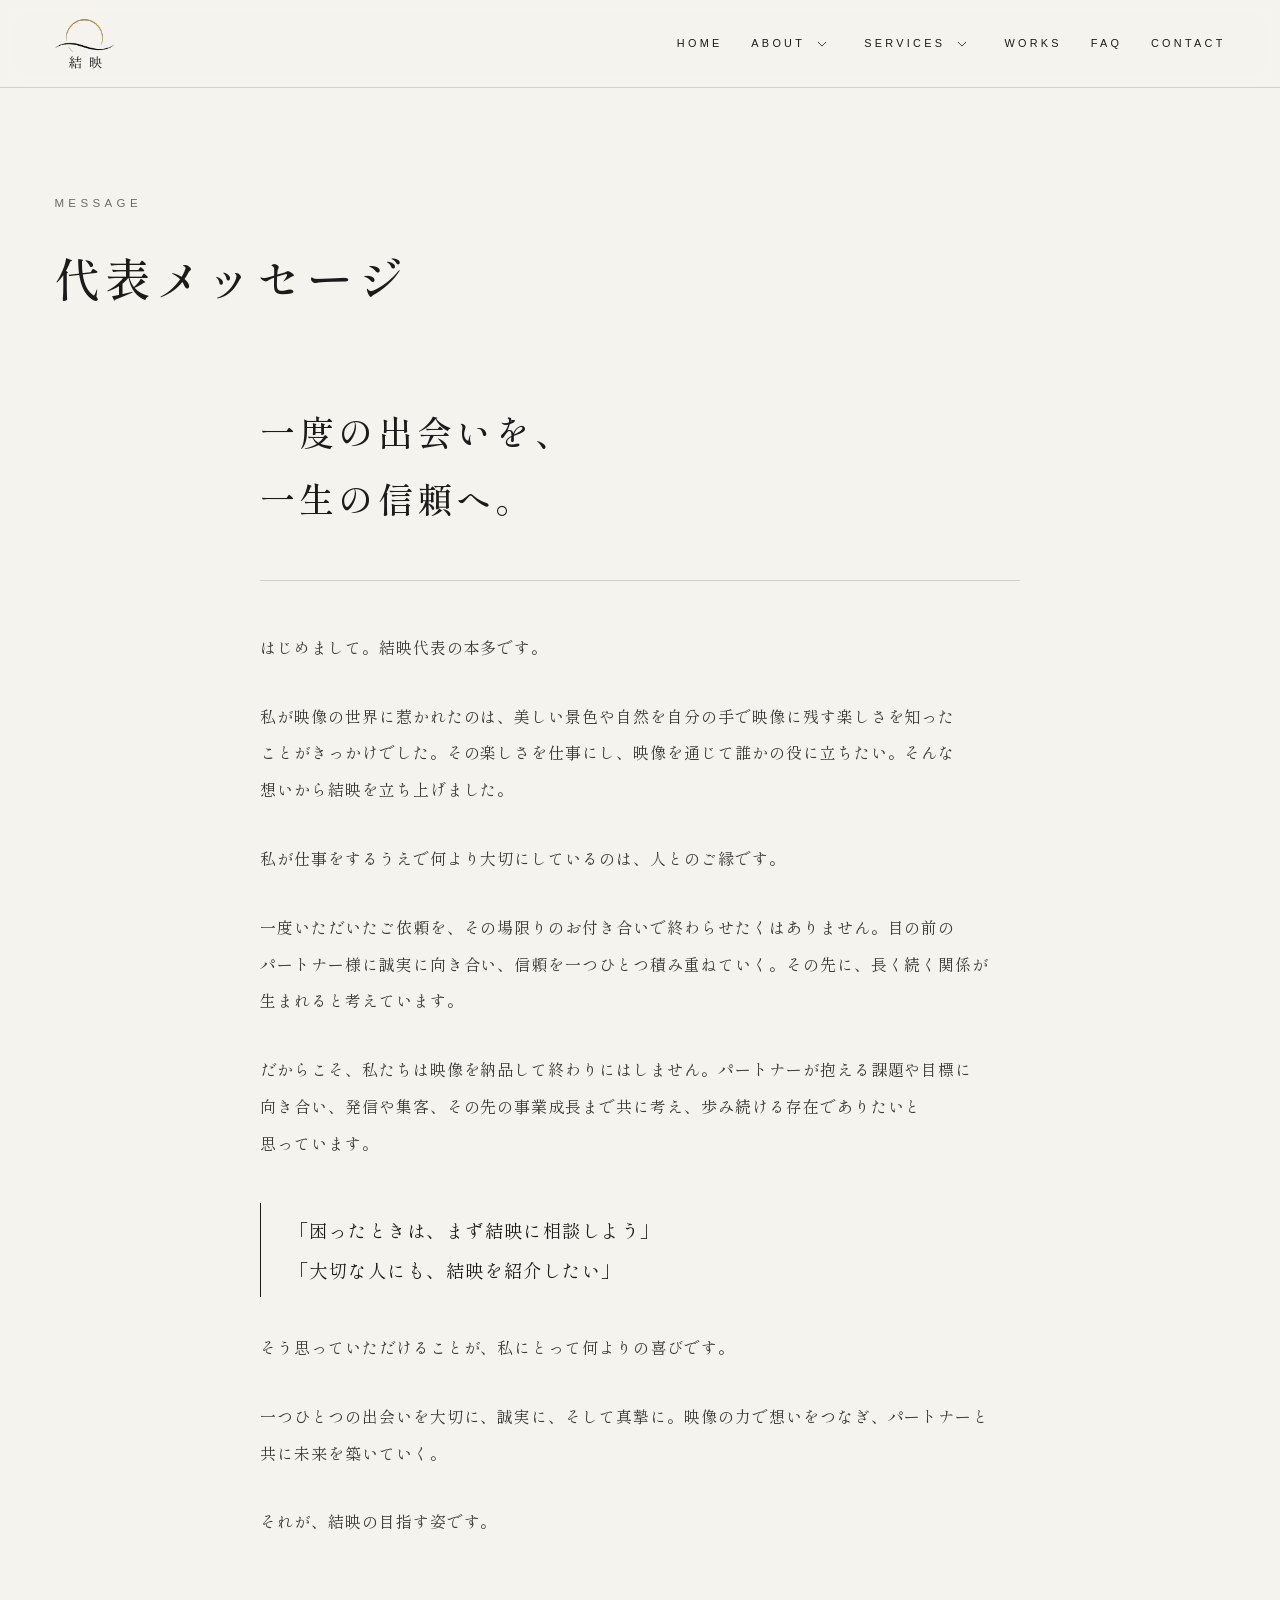
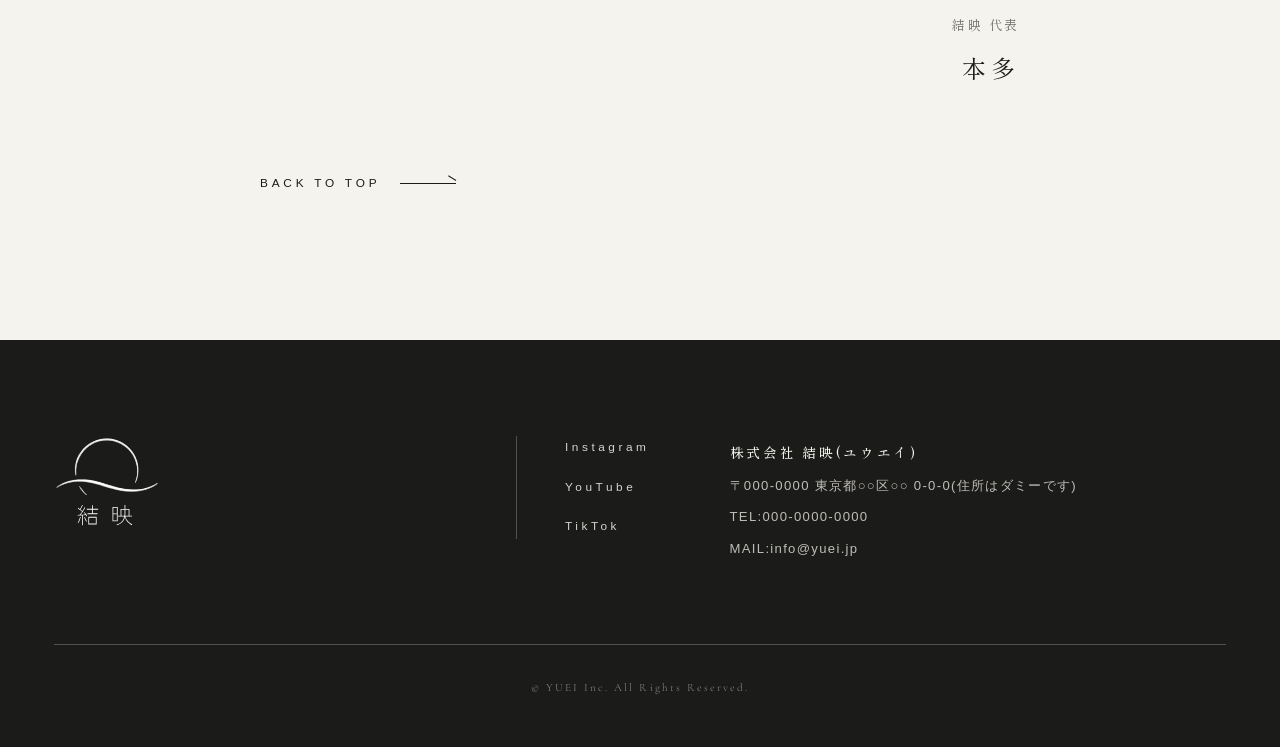
==== message.html @ f650d5ae "ロゴ設置・記入シートの文言反映・代表メッセージを別ページ化 - ヘッダーにロゴSVGを設置(映像の上は白、スクロールで金に切り替え)。フッターも白ロゴに   ロゴは余白をトリミングし、埋め込みメタデー" ====
<!DOCTYPE html>
<html lang="ja">
<head>
<meta charset="UTF-8">
<meta name="viewport" content="width=device-width, initial-scale=1.0">
<title>代表メッセージ | 結映 YUEI</title>
<link rel="preconnect" href="https://fonts.googleapis.com">
<link rel="preconnect" href="https://fonts.gstatic.com" crossorigin>
<link href="https://fonts.googleapis.com/css2?family=Shippori+Mincho:wght@400;500&family=Cormorant+Garamond:ital,wght@0,300;0,400;1,300&display=swap" rel="stylesheet">
<link rel="stylesheet" href="assets/css/style.css">
</head>
<body class="page-sub">

<header id="header">
  <a class="logo" href="./" aria-label="結映 YUEI トップへ">
    <img class="logo-white" src="assets/img/logo-white.svg" alt="結映 YUEI" width="337" height="294">
    <img class="logo-gold" src="assets/img/logo-gold.svg" alt="" aria-hidden="true" width="591" height="503">
  </a>
  <button class="nav-toggle" type="button" aria-expanded="false" aria-controls="primary-nav" aria-label="メニューを開く">
    <span class="nav-toggle__bars" aria-hidden="true"><span></span><span></span><span></span></span>
  </button>
  <nav class="primary-nav" id="primary-nav" aria-label="メインナビゲーション">
    <ul>
      <li>
        <div class="nav-item">
          <a class="nav-link" href="./">HOME</a>
        </div>
      </li>
      <li class="has-sub">
        <div class="nav-item">
          <a class="nav-link" href="./#concept">ABOUT</a>
          <button class="sub-toggle" type="button" aria-expanded="false" aria-controls="sub-about" aria-label="ABOUTのサブメニューを開く">
            <svg viewBox="0 0 12 8" aria-hidden="true"><path d="M1 1.5L6 6.5L11 1.5" fill="none" stroke="currentColor" stroke-width="1"/></svg>
          </button>
        </div>
        <ul class="sub-nav" id="sub-about">
          <li><a href="./#concept">CONCEPT</a></li>
          <li><a href="message.html">MESSAGE</a></li>
        </ul>
      </li>
      <li class="has-sub">
        <div class="nav-item">
          <a class="nav-link" href="./#process">SERVICES</a>
          <button class="sub-toggle" type="button" aria-expanded="false" aria-controls="sub-services" aria-label="SERVICESのサブメニューを開く">
            <svg viewBox="0 0 12 8" aria-hidden="true"><path d="M1 1.5L6 6.5L11 1.5" fill="none" stroke="currentColor" stroke-width="1"/></svg>
          </button>
        </div>
        <ul class="sub-nav" id="sub-services">
          <li><a href="./#process">PROCESS</a></li>
          <li><a href="./#plans">PLANS</a></li>
          <li><a href="./#features">FEATURES</a></li>
        </ul>
      </li>
      <li>
        <div class="nav-item">
          <a class="nav-link" href="./#works">WORKS</a>
        </div>
      </li>
      <li>
        <div class="nav-item">
          <a class="nav-link" href="./#faq">FAQ</a>
        </div>
      </li>
      <li>
        <div class="nav-item">
          <a class="nav-link" href="./#final-cta">CONTACT</a>
        </div>
      </li>
    </ul>
  </nav>
</header>

<main id="main">

<section class="page-head">
  <p class="eyebrow rv">Message</p>
  <h1 class="heading rv rv-d1">代表メッセージ</h1>
</section>

<article class="letter">
  <p class="letter-catch rv">一度の出会いを、<br>一生の信頼へ。</p>
  <div class="letter-body">
    <p class="rv">はじめまして。結映代表の本多です。</p>
    <p class="rv">私が映像の世界に惹かれたのは、美しい景色や自然を自分の手で映像に残す楽しさを知ったことがきっかけでした。その楽しさを仕事にし、映像を通じて誰かの役に立ちたい。そんな想いから結映を立ち上げました。</p>
    <p class="rv">私が仕事をするうえで何より大切にしているのは、人とのご縁です。</p>
    <p class="rv">一度いただいたご依頼を、その場限りのお付き合いで終わらせたくはありません。目の前のパートナー様に誠実に向き合い、信頼を一つひとつ積み重ねていく。その先に、長く続く関係が生まれると考えています。</p>
    <p class="rv">だからこそ、私たちは映像を納品して終わりにはしません。パートナーが抱える課題や目標に向き合い、発信や集客、その先の事業成長まで共に考え、歩み続ける存在でありたいと思っています。</p>
    <blockquote class="letter-quote rv">
      「困ったときは、まず結映に相談しよう」<br>
      「大切な人にも、結映を紹介したい」
    </blockquote>
    <p class="rv">そう思っていただけることが、私にとって何よりの喜びです。</p>
    <p class="rv">一つひとつの出会いを大切に、誠実に、そして真摯に。映像の力で想いをつなぎ、パートナーと共に未来を築いていく。</p>
    <p class="rv">それが、結映の目指す姿です。</p>
  </div>
  <p class="letter-sign rv"><span>結映 代表</span>本多</p>
  <a class="more rv" href="./"><span>BACK TO TOP</span><span class="arrow"></span></a>
</article>

</main>

<footer>
  <div class="foot-grid">
    <a class="foot-logo" href="./" aria-label="結映 YUEI トップへ">
      <img src="assets/img/logo-white.svg" alt="結映 YUEI" width="337" height="294">
    </a>
    <ul class="foot-nav">
      <li class="foot-social">
        <a href="#" aria-label="Instagram（準備中）">Instagram</a>
        <a href="#" aria-label="YouTube（準備中）">YouTube</a>
        <a href="#" aria-label="TikTok（準備中）">TikTok</a>
      </li>
    </ul>
    <div class="foot-info" id="company-summary">
      <strong>株式会社 結映(ユウエイ)</strong><br>
      〒000-0000 東京都○○区○○ 0-0-0(住所はダミーです)<br>
      TEL:000-0000-0000<br>
      MAIL:info@yuei.jp
    </div>
  </div>
  <p class="copyright">&copy; YUEI Inc. All Rights Reserved.</p>
</footer>

<script src="assets/js/main.js"></script>
</body>
</html>
---- assets/css/style.css ----
/* ============================================================
   結映 YUEI — Design tokens
   UIは無彩色(黒・白・ベージュ・グレー)/ 青・緑は「映像素材」側で表現
   ※ .scene はすべて動画・写真の差し替え前提のプレースホルダー
============================================================ */
:root{
  --ink:#1b1b19;
  --ink-soft:#3a3936;
  --paper:#f5f3ee;
  --beige:#eae5db;
  --gray:#6e6b64;
  --line:rgba(27,27,25,.16);
  --line-light:rgba(245,243,238,.25);
  --mincho:"Shippori Mincho","Yu Mincho","Hiragino Mincho ProN",serif;
  --serif-en:"Cormorant Garamond",Georgia,serif;
  --sans:"Helvetica Neue",Helvetica,Arial,"Hiragino Kaku Gothic ProN",sans-serif;
}
*{margin:0;padding:0;box-sizing:border-box}
html{scroll-behavior:smooth}
body{
  font-family:var(--mincho);
  color:var(--ink);
  background:var(--paper);
  line-height:2;
  letter-spacing:.06em;
  font-weight:400;
  -webkit-font-smoothing:antialiased;
  overflow-x:hidden;
}
img{max-width:100%;display:block}
a{color:inherit;text-decoration:none}

/* ---------- 共通パーツ ---------- */
.eyebrow{
  font-family:var(--sans);
  font-size:.72rem;
  font-weight:300;
  letter-spacing:.38em;
  color:var(--gray);
  text-transform:uppercase;
}
.heading{
  font-size:clamp(1.6rem,3vw,2.5rem);
  font-weight:500;
  line-height:1.75;
  letter-spacing:.1em;
  margin-top:1.4rem;
  word-break:auto-phrase;
}
.lead{
  font-size:clamp(.92rem,1.15vw,1.02rem);
  line-height:2.2;
  color:var(--ink-soft);
  margin-top:2rem;
  max-width:36em;
  word-break:auto-phrase;
}
.more{
  display:inline-flex;align-items:center;gap:1.2rem;
  margin-top:3rem;
  font-family:var(--sans);
  font-size:.74rem;letter-spacing:.32em;font-weight:300;
  color:var(--ink);
  position:relative;
}
.more .arrow{
  display:inline-block;width:56px;height:1px;background:var(--ink);
  position:relative;transition:width .5s ease;
}
.more .arrow::after{
  content:"";position:absolute;right:0;top:-3px;
  width:9px;height:1px;background:var(--ink);
  transform:rotate(32deg);transform-origin:right center;
}
.more:hover .arrow{width:80px}
.section-block{padding:8.5rem 3.4rem;max-width:1280px;margin:0 auto}
.section-block--narrow{max-width:720px}
.section-block--dark{background:var(--ink);color:var(--paper);max-width:none;padding:8.5rem 3.4rem}
.section-block--dark .eyebrow{color:rgba(245,243,238,.5)}
.section-block--dark .lead{color:rgba(245,243,238,.88)}
.section-block--dark .eyebrow,.works-head .eyebrow{color:rgba(245,243,238,.62)}
.section-block--beige{background:var(--beige);max-width:none;padding:8.5rem 3.4rem}
.section-block--beige .inner,.section-block--dark .inner{max-width:calc(1280px - 6.8rem);margin:0 auto}
.placeholder-note{
  margin-top:2rem;padding:1.6rem 2rem;
  border:1px dashed var(--line);
  font-family:var(--sans);font-size:.72rem;letter-spacing:.18em;
  color:var(--gray);line-height:2;
}
.section-block--dark .placeholder-note{border-color:var(--line-light);color:rgba(245,243,238,.55)}

/* ---------- scene = 動画/写真プレースホルダー ---------- */
.scene{position:relative;overflow:hidden;background:#0c1c22}
.scene::after{
  content:"";position:absolute;inset:0;pointer-events:none;opacity:.5;
  background-image:url("data:image/svg+xml,%3Csvg xmlns='http://www.w3.org/2000/svg' width='140' height='140'%3E%3Cfilter id='n'%3E%3CfeTurbulence type='fractalNoise' baseFrequency='0.9' numOctaves='2'/%3E%3CfeColorMatrix values='0 0 0 0 1 0 0 0 0 1 0 0 0 0 1 0 0 0 0.035 0'/%3E%3C/filter%3E%3Crect width='140' height='140' filter='url(%23n)'/%3E%3C/svg%3E");
}
.scene>.layer{position:absolute;inset:-8%;}
.sc-aerial .layer{background:
  radial-gradient(120% 90% at 78% 18%, #7ecfc3 0%, transparent 46%),
  radial-gradient(90% 110% at 18% 88%, #0a3a44 0%, transparent 60%),
  linear-gradient(158deg,#123c46 0%, #17606b 34%, #2c98a0 62%, #6cc6bd 88%);
}
.sc-dusk .layer{background:
  radial-gradient(70% 55% at 68% 40%, #f0c58a 0%, transparent 52%),
  radial-gradient(110% 90% at 30% 100%, #1d2a35 0%, transparent 65%),
  linear-gradient(180deg,#3c4a63 0%, #7d6a72 42%, #caa084 66%, #52565f 100%);
}
.sc-forest .layer{background:
  radial-gradient(90% 70% at 22% 20%, #b8cdb2 0%, transparent 48%),
  radial-gradient(100% 90% at 80% 92%, #17301f 0%, transparent 62%),
  linear-gradient(150deg,#22402c 0%, #3a5e40 45%, #7c9a72 80%, #a9bd9c 100%);
}
.sc-lake .layer{background:
  radial-gradient(100% 60% at 50% 10%, #e7ebe8 0%, transparent 55%),
  linear-gradient(180deg,#c8d3d1 0%, #93a8a8 40%, #4e6a6d 78%, #2c4246 100%);
}
.sc-room .layer{background:
  radial-gradient(80% 70% at 76% 30%, #efe4cf 0%, transparent 55%),
  radial-gradient(90% 90% at 12% 90%, #4c4237 0%, transparent 60%),
  linear-gradient(160deg,#6b5d4c 0%, #a8967d 48%, #d9cbb2 100%);
}
.sc-under .layer{background:
  radial-gradient(80% 60% at 50% 0%, #4fb3c9 0%, transparent 55%),
  linear-gradient(180deg,#1a7d97 0%, #0e4c66 55%, #072a3d 100%);
}
.scene .light{
  position:absolute;inset:-20%;
  background:linear-gradient(115deg,transparent 42%,rgba(255,255,255,.14) 50%,transparent 58%);
  animation:lightdrift 14s ease-in-out infinite alternate;
}
@keyframes lightdrift{from{transform:translateX(-6%)}to{transform:translateX(6%)}}
.scene .layer{animation:kenburns 26s ease-in-out infinite alternate}
@keyframes kenburns{from{transform:scale(1) translateY(0)}to{transform:scale(1.08) translateY(-1.5%)}}

/* ---------- Nav ---------- */
header{
  position:fixed;inset:0 0 auto 0;z-index:100;
  display:flex;justify-content:space-between;align-items:center;
  padding:2rem 3.4rem;
  transition:background .6s ease, padding .6s ease, color .6s ease;
}
header.solid{background:rgba(245,243,238,.92);backdrop-filter:blur(8px);padding:1.1rem 3.4rem;border-bottom:1px solid var(--line)}
/* ロゴ:映像の上は白、ヘッダーに背景が付いたら金に切り替え */
.logo{position:relative;display:block;height:70px;aspect-ratio:591/503;transition:height .6s ease}
.logo img{position:absolute;inset:0;width:100%;height:100%;object-fit:contain;transition:opacity .6s ease}
.logo .logo-gold{opacity:0}
header.solid .logo{height:52px}
header.solid .logo .logo-white,body.nav-open .logo .logo-white{opacity:0}
header.solid .logo .logo-gold,body.nav-open .logo .logo-gold{opacity:1}
header,header a,header button{color:#fff;transition:color .6s ease}
header.solid,header.solid a,header.solid button{color:var(--ink)}
body.nav-open header,body.nav-open header a,body.nav-open header button{color:var(--ink)}
.primary-nav > ul{
  display:flex;align-items:center;gap:1.8rem;list-style:none;
}
.has-sub{position:relative}
.nav-item{display:flex;align-items:center;gap:.15rem}
.primary-nav .nav-link{
  font-family:var(--sans);font-size:.68rem;letter-spacing:.3em;font-weight:300;
  position:relative;padding:.4rem 0;background:none;border:none;cursor:pointer;
}
.primary-nav .nav-link::after{
  content:"";position:absolute;left:0;bottom:0;width:0;height:1px;background:currentColor;transition:width .4s ease;
}
.primary-nav .nav-link:hover::after,
.primary-nav .has-sub.is-open > .nav-item > .nav-link::after{width:100%}
.sub-toggle{
  display:inline-flex;align-items:center;justify-content:center;
  width:28px;height:28px;padding:0;margin:0;
  background:none;border:none;cursor:pointer;color:inherit;
  -webkit-tap-highlight-color:transparent;
}
.sub-toggle svg{width:10px;height:10px;transition:transform .35s ease}
.has-sub.is-open > .nav-item > .sub-toggle svg{transform:rotate(180deg)}
.sub-nav{
  list-style:none;
  position:absolute;top:calc(100% + .55rem);left:0;
  min-width:12rem;padding:.7rem 0;
  background:rgba(245,243,238,.97);backdrop-filter:blur(10px);
  border:1px solid var(--line);
  opacity:0;visibility:hidden;pointer-events:none;
  transition:opacity .3s ease,visibility .3s ease;
  z-index:110;
}
.has-sub.is-open > .sub-nav{opacity:1;visibility:visible;pointer-events:auto}
.sub-nav a{
  display:block;padding:.7rem 1.4rem;
  font-family:var(--sans);font-size:.62rem;letter-spacing:.28em;font-weight:300;
  color:var(--ink)!important;white-space:nowrap;
}
.sub-nav a:hover{background:rgba(27,27,25,.05)}
.nav-toggle{
  display:none;flex-shrink:0;
  width:44px;height:44px;align-items:center;justify-content:center;
  background:none;border:none;cursor:pointer;padding:0;
  color:inherit;z-index:101;-webkit-tap-highlight-color:transparent;
}
.nav-toggle__bars{
  display:flex;flex-direction:column;justify-content:center;gap:6px;
  width:22px;height:16px;
}
.nav-toggle__bars span{
  display:block;width:100%;height:1px;background:currentColor;
  transition:transform .45s cubic-bezier(.19,1,.22,1),opacity .3s ease;
  transform-origin:center;
}
body.nav-open .nav-toggle__bars span:nth-child(1){transform:translateY(7px) rotate(45deg)}
body.nav-open .nav-toggle__bars span:nth-child(2){opacity:0}
body.nav-open .nav-toggle__bars span:nth-child(3){transform:translateY(-7px) rotate(-45deg)}

/* ---------- Hero ---------- */
.hero{height:100svh;min-height:640px;position:relative;display:flex;align-items:center}
/* パララックスで動く背景が隣のセクションにはみ出さないようにクリップ */
section:has(> [data-parallax]){overflow:hidden}
.hero .scene{position:absolute;inset:0}
.hero-video{position:absolute;inset:-6% 0;width:100%;height:112%;object-fit:cover;display:block;
  opacity:0;transition:opacity 1.8s ease}
.hero-video.ready{opacity:1}
.hero .veil{position:absolute;inset:0;background:
  linear-gradient(100deg,rgba(8,20,26,.62) 0%,rgba(8,20,26,.28) 50%,rgba(8,20,26,.08) 80%),
  linear-gradient(180deg,rgba(8,20,26,.35) 0%,transparent 22%,transparent 75%,rgba(8,20,26,.4) 100%)}
.hero-inner{position:relative;z-index:2;color:#fff;padding:0 3.4rem;max-width:1280px;margin:0 auto;width:100%}
.hero h1{
  font-size:clamp(1.9rem,4.4vw,3.6rem);
  font-weight:500;line-height:1.9;letter-spacing:.12em;
  text-shadow:0 2px 30px rgba(0,20,30,.35);
}
.hero .sub{
  word-break:auto-phrase;
  margin-top:2.2rem;font-size:clamp(.8rem,1.1vw,.95rem);
  line-height:2.4;letter-spacing:.14em;color:rgba(255,255,255,.92);
}
.hero h1 .line{display:block;opacity:0;transform:translateY(1.4em);animation:rise 1.6s cubic-bezier(.19,1,.22,1) forwards}
.hero h1 .line:nth-child(2){animation-delay:.35s}
.hero .sub{opacity:0;animation:fade 2s ease .9s forwards}
@keyframes rise{to{opacity:1;transform:none}}
@keyframes fade{to{opacity:1}}
.scroll-cue{
  position:absolute;left:3.4rem;bottom:3rem;z-index:2;color:#fff;
  font-family:var(--sans);font-size:.62rem;letter-spacing:.4em;font-weight:300;
  display:flex;align-items:center;gap:1.4rem;writing-mode:vertical-rl;
}
.scroll-cue .bar{width:1px;height:64px;background:rgba(255,255,255,.5);overflow:hidden;position:relative}
.scroll-cue .bar::after{content:"";position:absolute;left:0;top:-100%;width:1px;height:100%;background:#fff;animation:cue 2.2s ease-in-out infinite}
@keyframes cue{0%{top:-100%}60%{top:100%}100%{top:100%}}

/* ---------- reveal ---------- */
.rv{opacity:0;transform:translateY(40px);transition:opacity 1.3s cubic-bezier(.19,1,.22,1),transform 1.3s cubic-bezier(.19,1,.22,1)}
.rv.in{opacity:1;transform:none}
.rv-d1{transition-delay:.15s}.rv-d2{transition-delay:.3s}.rv-d3{transition-delay:.45s}

/* ---------- Concept ---------- */
.concept{padding:8.5rem 3.4rem;max-width:1280px;margin:0 auto;
  display:grid;grid-template-columns:1.05fr 1fr;gap:5rem;align-items:center}
.concept .frame{aspect-ratio:4/3}
.concept .frame .scene{position:absolute;inset:0}
.frame{position:relative;overflow:hidden}
.frame .scene{height:100%}

/* ---------- Works ---------- */
.works{background:var(--ink);color:var(--paper);padding:8.5rem 0 9rem;overflow:hidden}
.works-head{max-width:1280px;margin:0 auto 5rem;padding:0 3.4rem;display:flex;justify-content:space-between;align-items:flex-end;flex-wrap:wrap;gap:2rem}
.works .more{color:var(--paper)}
.works .more .arrow{background:var(--paper)}
.works .more .arrow::after{background:var(--paper)}
.reel{display:flex;gap:2.2rem;width:max-content;animation:reel 46s linear infinite}
.reel:hover{animation-play-state:paused}
@keyframes reel{from{transform:translateX(0)}to{transform:translateX(-50%)}}
.card{width:min(320px,72vw);flex-shrink:0}
.card .frame{aspect-ratio:3/4}
.card .frame .scene{position:absolute;inset:0;transition:transform 1.2s cubic-bezier(.19,1,.22,1)}
.card:hover .frame .scene{transform:scale(1.05)}
.work-video{position:absolute;inset:0;width:100%;height:100%;object-fit:cover;display:block}
.card figcaption{margin-top:1.3rem;font-family:var(--sans);font-weight:300;font-size:.76rem;letter-spacing:.24em;line-height:2;color:rgba(245,243,238,.92)}
.card figcaption span{display:block;font-size:.66rem;color:rgba(245,243,238,.6)}

/* ---------- Plans / Features / Process / FAQ grids ---------- */
.feature-grid,.faq-list,.case-grid{
  margin-top:4rem;display:grid;gap:2rem;
}
.feature-grid{grid-template-columns:repeat(3,1fr)}
.case-grid{grid-template-columns:1fr 1fr}
.feature-card,.case-card,.faq-item{
  padding:2.2rem 0;border-top:1px solid var(--line);
}
.section-block--dark .feature-card,
.section-block--dark .case-card,
.section-block--dark .faq-item{border-top-color:var(--line-light)}
.feature-card h3,.case-card h3,.faq-item h3{
  font-size:1.05rem;font-weight:500;letter-spacing:.12em;line-height:1.8;
}
.feature-card p,.case-card p,.faq-item p{
  margin-top:.9rem;font-size:.9rem;line-height:2.1;color:var(--ink-soft);word-break:auto-phrase;
}
.section-block--dark .feature-card p,
.section-block--dark .case-card p,
.section-block--dark .faq-item p{color:rgba(245,243,238,.82)}
.faq-item .no{
  font-family:var(--serif-en);font-style:italic;font-weight:300;
  font-size:.95rem;color:var(--gray);margin-right:.8rem;
}
.section-block--dark .faq-item .no{color:rgba(245,243,238,.6)}

/* ---------- Process:番号の丸を矢印でつなぐ縦のフローチャート ---------- */
.process-layout{display:grid;grid-template-columns:minmax(0,.85fr) minmax(0,1.15fr);gap:5rem;align-items:start}
.process-head{position:sticky;top:calc(var(--header-h,76px) + 3rem)}
.flow{list-style:none}
.flow-step{position:relative;display:grid;grid-template-columns:3.4rem 1fr;column-gap:2rem;padding-bottom:2.6rem}
.flow-step:last-child{padding-bottom:0}
.flow-step .no{ /* ステップ番号の丸 */
  position:relative;z-index:1;width:3.4rem;height:3.4rem;border:1px solid var(--ink);border-radius:50%;
  display:flex;align-items:center;justify-content:center;background:var(--paper);
  font-family:var(--serif-en);font-size:1.15rem;letter-spacing:.04em;line-height:1}
.flow-step:first-child .no,.flow-step:last-child .no{background:var(--ink);color:var(--paper)} /* 始点と終点 */
.flow-step:not(:last-child)::before{ /* 次の丸へつなぐ線 */
  content:"";position:absolute;left:1.7rem;top:3.4rem;bottom:0;width:1px;background:var(--ink)}
.flow-step:not(:last-child)::after{ /* 矢印の先端 */
  content:"";position:absolute;left:calc(1.7rem - 5px);bottom:1px;width:11px;height:8px;
  background:url("data:image/svg+xml,%3Csvg xmlns='http://www.w3.org/2000/svg' viewBox='0 0 11 8'%3E%3Cpath d='M1 1.5l4.5 5 4.5-5' fill='none' stroke='%231b1b19' stroke-width='1.1'/%3E%3C/svg%3E") center/11px 8px no-repeat}
.flow-body{padding-top:.5rem;padding-bottom:.4rem}
.flow-step h3{font-size:1.15rem;font-weight:500;letter-spacing:.12em;line-height:1.7}
.flow-step p{margin-top:.4rem;font-size:.92rem;line-height:2;color:var(--ink-soft);word-break:auto-phrase}

/* ---------- Plans:Appleのモデル比較風 ---------- */
.cmp{margin-top:4.5rem}
.cmp-models,.cmp-row,.cmp-bar{display:grid;grid-template-columns:repeat(3,1fr);column-gap:3rem}
.cmp-model{text-align:center;display:flex;flex-direction:column;align-items:center}
.cmp-tag{min-height:1.9rem}
.cmp-tag span{display:inline-block;padding:.3rem .9rem;background:var(--ink);color:var(--paper);
  font-family:var(--sans);font-size:.66rem;font-weight:300;letter-spacing:.3em}
.cmp-name{margin-top:.9rem;font-family:var(--serif-en);font-weight:400;font-size:clamp(1.9rem,3vw,2.7rem);letter-spacing:.12em;line-height:1.3}
.cmp-desc{margin-top:1.2rem;font-size:.92rem;line-height:2;color:var(--ink-soft);min-height:4em;margin-bottom:1.8rem;word-break:auto-phrase}
.cmp-price{margin:1.4rem 0 1.8rem;font-family:var(--serif-en);font-size:1.75rem;letter-spacing:.04em;line-height:1.4}
.cmp-price small{font-family:var(--mincho);font-size:.78rem;letter-spacing:.06em;color:var(--gray);margin-left:.3rem}
.cmp-btn{margin-top:auto;display:inline-block;padding:.95rem 1.8rem;border:1px solid var(--ink);
  font-size:.82rem;letter-spacing:.14em;transition:background .35s ease,color .35s ease}
.cmp-btn:hover{background:var(--ink);color:var(--paper)}
.cmp-bar{ /* スクロール中も列の見出しを固定 */
  position:sticky;top:var(--header-h,76px);z-index:5;margin-top:4.5rem;padding:1.1rem 0;
  background:rgba(234,229,219,.96);backdrop-filter:blur(8px);-webkit-backdrop-filter:blur(8px);
  border-bottom:1px solid var(--ink)}
.cmp-bar span{text-align:center;font-family:var(--serif-en);font-size:1.1rem;letter-spacing:.2em}
.cmp-group{margin-top:3.5rem}
.cmp-group-title{font-size:1.25rem;font-weight:500;letter-spacing:.14em;padding-bottom:1rem;border-bottom:1px solid var(--ink)}
.cmp-row{padding:1.7rem 0;border-bottom:1px solid var(--line)}
.cmp-cell{text-align:center;display:flex;flex-direction:column;align-items:center}
.cmp-cell .v{word-break:auto-phrase;font-size:1.02rem;letter-spacing:.06em;line-height:1.7;min-height:1.7em;display:flex;align-items:center}
.cmp-cell .ic{width:1.3rem;height:1.3rem}
.cmp-cell .k{margin-top:.35rem;font-size:.78rem;letter-spacing:.08em;color:var(--gray)}
.cmp-cell.na .v{color:var(--gray)}
.cmp + .placeholder-note{margin-top:4rem}

/* ---------- Message (旧 About) ---------- */
.message{position:relative;color:#fff}
.message .scene{position:absolute;inset:0}
.message .veil{position:absolute;inset:0;background:linear-gradient(90deg,rgba(10,18,22,.72) 0%,rgba(10,18,22,.35) 60%,rgba(10,18,22,.15) 100%)}
.message-inner{position:relative;z-index:2;max-width:1280px;margin:0 auto;padding:9rem 3.4rem;display:grid;grid-template-columns:1.1fr 1fr;gap:4rem;align-items:end}
.message .eyebrow{color:rgba(255,255,255,.7)}
.message .lead{color:rgba(255,255,255,.9)}
.message .more{color:#fff}
.message .more .arrow{background:#fff}
.message .more .arrow::after{background:#fff}
.message .quote{
  font-size:clamp(1rem,1.7vw,1.35rem);font-weight:500;
  letter-spacing:.14em;line-height:2.3;text-align:right;
  text-shadow:0 2px 24px rgba(0,10,16,.4);
}

/* ---------- Final CTA + Contact ---------- */
.cta{display:grid;grid-template-columns:1.15fr 1fr;min-height:70vh}
.cta .visual{position:relative}
.cta .visual .scene{position:absolute;inset:0}
.cta .visual .veil{position:absolute;inset:0;background:rgba(8,20,26,.35)}
.cta .visual .copy{
  position:absolute;inset:0;z-index:2;display:flex;flex-direction:column;justify-content:center;
  padding:4rem;color:#fff;
}
.cta .visual h2{font-size:clamp(1.4rem,2.4vw,2rem);font-weight:500;line-height:2;letter-spacing:.14em;text-shadow:0 2px 24px rgba(0,10,16,.4)}
.cta .visual p{margin-top:2rem;font-size:.92rem;line-height:2.4;color:rgba(255,255,255,.92)}
.cta .panel{background:var(--beige);display:flex;flex-direction:column;justify-content:center;padding:5rem 4.5rem}
.cta .panel h2{font-size:clamp(1.3rem,2vw,1.7rem);font-weight:500;letter-spacing:.14em;margin-top:1.6rem}
.cta .panel p{margin-top:2rem;font-size:.92rem;line-height:2.4;color:var(--ink-soft)}
.btn{
  margin-top:3rem;display:inline-flex;justify-content:space-between;align-items:center;
  background:var(--ink);color:var(--paper);
  padding:1.4rem 2.2rem;max-width:320px;
  font-family:var(--sans);font-size:.76rem;letter-spacing:.32em;font-weight:300;
  transition:opacity .4s ease;
}
.btn:hover{opacity:.82}
.btn .arrow{width:44px;height:1px;background:var(--paper);position:relative}
.btn .arrow::after{content:"";position:absolute;right:0;top:-3px;width:8px;height:1px;background:var(--paper);transform:rotate(32deg);transform-origin:right center}

/* ---------- Footer ---------- */
footer{background:var(--ink);color:var(--paper);padding:6rem 3.4rem 3rem}
.foot-grid{max-width:1280px;margin:0 auto;display:grid;grid-template-columns:1fr auto 1.3fr;gap:5rem;align-items:start}
.foot-logo{display:inline-block}
.foot-logo img{display:block;height:92px;width:auto}
.foot-nav{list-style:none;display:flex;flex-direction:column;gap:1rem;border-left:1px solid var(--line-light);padding-left:3rem}
.foot-nav a{font-family:var(--sans);font-size:.74rem;letter-spacing:.3em;font-weight:300;color:rgba(245,243,238,.85)}
.foot-nav a:hover{color:#fff}
.foot-social{display:flex;flex-direction:column;gap:1rem}
.foot-social a{font-family:var(--sans);font-size:.74rem;letter-spacing:.3em;font-weight:300;color:rgba(245,243,238,.85)}
.foot-social a:hover{color:#fff}
.foot-info{font-size:.82rem;line-height:2.4;color:rgba(245,243,238,.75);font-family:var(--sans);font-weight:300;letter-spacing:.1em}
.foot-info strong{font-family:var(--mincho);font-weight:500;font-size:.85rem;letter-spacing:.2em;color:var(--paper)}
.copyright{max-width:1280px;margin:5rem auto 0;padding-top:2rem;border-top:1px solid var(--line-light);
  font-family:var(--serif-en);font-size:.7rem;letter-spacing:.18em;color:rgba(245,243,238,.45);text-align:center}

/* ---------- 下層ページ(代表メッセージ) ---------- */
.page-head{max-width:1280px;margin:0 auto;padding:12rem 3.4rem 0}
.page-head .heading{font-size:clamp(1.9rem,3.6vw,2.9rem)}
.letter{max-width:calc(760px + 6.8rem);margin:0 auto;padding:5rem 3.4rem 9rem}
.letter-catch{font-size:clamp(1.5rem,2.8vw,2.2rem);font-weight:500;letter-spacing:.12em;line-height:1.9;
  padding-bottom:3rem;border-bottom:1px solid var(--line)}
.letter-body p{margin-top:2rem;font-size:1rem;line-height:2.3;color:var(--ink-soft);word-break:auto-phrase}
.letter-body p:first-child{margin-top:3rem}
.letter-quote{margin:2.6rem 0 0;padding:.4rem 0 .4rem 1.8rem;border-left:1px solid var(--ink);
  font-size:1.15rem;line-height:2.2;letter-spacing:.08em;color:var(--ink)}
.letter-sign{margin-top:4.5rem;text-align:right;font-size:1.5rem;letter-spacing:.2em}
.letter-sign span{display:block;font-size:.8rem;letter-spacing:.2em;color:var(--gray);margin-bottom:.4rem}
.letter .more{margin-top:5rem}

/* ---------- Responsive ---------- */
@media (max-width:900px){
  header{
    padding:max(1.4rem,env(safe-area-inset-top)) max(1.6rem,env(safe-area-inset-right)) 1.4rem max(1.6rem,env(safe-area-inset-left));
  }
  header.solid{padding:max(1rem,env(safe-area-inset-top)) max(1.6rem,env(safe-area-inset-right)) 1rem max(1.6rem,env(safe-area-inset-left))}
  .nav-toggle{display:flex}
  .logo{height:56px}
  header.solid .logo{height:44px}
  .primary-nav{
    position:fixed;inset:0;z-index:99;
    display:block;overflow-y:auto;
    padding:max(5.5rem,env(safe-area-inset-top)) max(1.6rem,env(safe-area-inset-right)) max(2.5rem,env(safe-area-inset-bottom)) max(1.6rem,env(safe-area-inset-left));
    background:rgba(245,243,238,.97);
    backdrop-filter:blur(14px);-webkit-backdrop-filter:blur(14px);
    opacity:0;visibility:hidden;pointer-events:none;
    transition:opacity .45s ease,visibility .45s ease;
    overscroll-behavior:contain;
  }
  .primary-nav.is-open{opacity:1;visibility:visible;pointer-events:auto}
  .primary-nav > ul{
    flex-direction:column;align-items:stretch;gap:0;
    max-width:22rem;margin:0 auto;
  }
  .primary-nav > ul > li{
    opacity:0;transform:translateY(14px);
    transition:opacity .5s cubic-bezier(.19,1,.22,1),transform .5s cubic-bezier(.19,1,.22,1);
    border-bottom:1px solid var(--line);
  }
  .primary-nav.is-open > ul > li{opacity:1;transform:none}
  .primary-nav.is-open > ul > li:nth-child(1){transition-delay:.05s}
  .primary-nav.is-open > ul > li:nth-child(2){transition-delay:.08s}
  .primary-nav.is-open > ul > li:nth-child(3){transition-delay:.11s}
  .primary-nav.is-open > ul > li:nth-child(4){transition-delay:.14s}
  .primary-nav.is-open > ul > li:nth-child(5){transition-delay:.17s}
  .primary-nav.is-open > ul > li:nth-child(6){transition-delay:.2s}
  .primary-nav.is-open > ul > li:nth-child(7){transition-delay:.23s}
  .nav-item{justify-content:space-between;min-height:52px}
  .primary-nav .nav-link{
    font-size:.82rem;letter-spacing:.38em;
    padding:.9rem 0;flex:1;text-align:left;
  }
  .primary-nav .nav-link::after{display:none}
  .sub-toggle{width:44px;height:44px}
  .sub-toggle svg{width:12px;height:12px}
  .sub-nav{
    position:static;transform:none;min-width:0;
    padding:0 0 1rem 0;border:none;background:transparent;
    opacity:1;visibility:visible;pointer-events:none;
    display:none;
  }
  .has-sub.is-open > .sub-nav{display:block;pointer-events:auto}
  .sub-nav a{
    padding:.65rem 0 .65rem .2rem;
    font-size:.7rem;letter-spacing:.3em;
    color:var(--ink-soft)!important;
  }
  body.nav-open{overflow:hidden}
  .hero-inner,.section-block,.section-block--dark,.section-block--beige{padding-left:1.6rem;padding-right:1.6rem}
  .hero h1{font-size:min(7vw,2.2rem);letter-spacing:.1em}
  .hero h1 .line{white-space:nowrap}
  .section-block,.section-block--dark,.section-block--beige{padding-top:5.5rem;padding-bottom:5.5rem}
  .scroll-cue{left:1.6rem}
  .page-head{padding:9rem 1.6rem 0}
  .letter{padding:3.5rem 1.6rem 6rem}
  .letter-body p{font-size:.95rem;line-height:2.15}
  .letter-quote{font-size:1.02rem;padding-left:1.2rem}
  .concept{grid-template-columns:1fr;padding:5.5rem 1.6rem;gap:3rem}
  .process-layout{grid-template-columns:1fr;gap:3.5rem}
  .process-head{position:static}
  .flow-step{grid-template-columns:2.8rem 1fr;column-gap:1.4rem;padding-bottom:2.2rem}
  .flow-step .no{width:2.8rem;height:2.8rem;font-size:1rem}
  .flow-step:not(:last-child)::before{left:1.4rem;top:2.8rem}
  .flow-step:not(:last-child)::after{left:calc(1.4rem - 5px)}
  .flow-body{padding-top:.3rem}
  .flow-step h3{font-size:1.05rem}
  .flow-step p{font-size:.88rem}
  .feature-grid{grid-template-columns:1fr 1fr;gap:3rem 1.6rem}
  .case-grid{grid-template-columns:1fr}
  .works{padding:5.5rem 0 6rem}
  .works-head{padding:0 1.6rem;margin-bottom:3.5rem}
  .message-inner{grid-template-columns:1fr;padding:6rem 1.6rem;gap:3rem}
  .message .quote{text-align:left}
  .cta{grid-template-columns:1fr}
  .cta .visual{min-height:60vh}
  .cta .panel{padding:4rem 1.6rem}
  .foot-grid{grid-template-columns:1fr;gap:3rem}
  .foot-nav{border-left:none;padding-left:0;flex-direction:row;flex-wrap:wrap;gap:1.4rem}
  footer{padding:4.5rem 1.6rem 2.5rem}
}
@media (max-width:600px){
  .feature-grid{grid-template-columns:1fr;gap:0}
  .cmp-models,.cmp-row,.cmp-bar{column-gap:.7rem}
  .cmp-tag span{padding:.25rem .5rem;font-size:.56rem;letter-spacing:.14em}
  .cmp-name{font-size:1.15rem;letter-spacing:.04em;margin-bottom:1.2rem}
  .cmp-desc{display:none} /* 狭い画面では料金と比較表に絞る */
  .pc-only{display:none}
  .cmp-price{font-size:1.15rem;margin:.8rem 0 1.2rem}
  .cmp-price small{display:block;margin:0;font-size:.62rem}
  .cmp-btn{padding:.75rem .4rem;font-size:.74rem;letter-spacing:.1em;width:100%}
  .cmp-bar span{font-size:.8rem;letter-spacing:.1em}
  .cmp-cell .v{font-size:.86rem;letter-spacing:.02em;line-height:1.6}
  .cmp-cell .k{font-size:.64rem;letter-spacing:.02em}
}
@media (prefers-reduced-motion:reduce){
  *,*::before,*::after{animation:none!important;transition:none!important}
  .rv{opacity:1;transform:none}
  .primary-nav > ul > li{opacity:1;transform:none}
  html{scroll-behavior:auto}
}
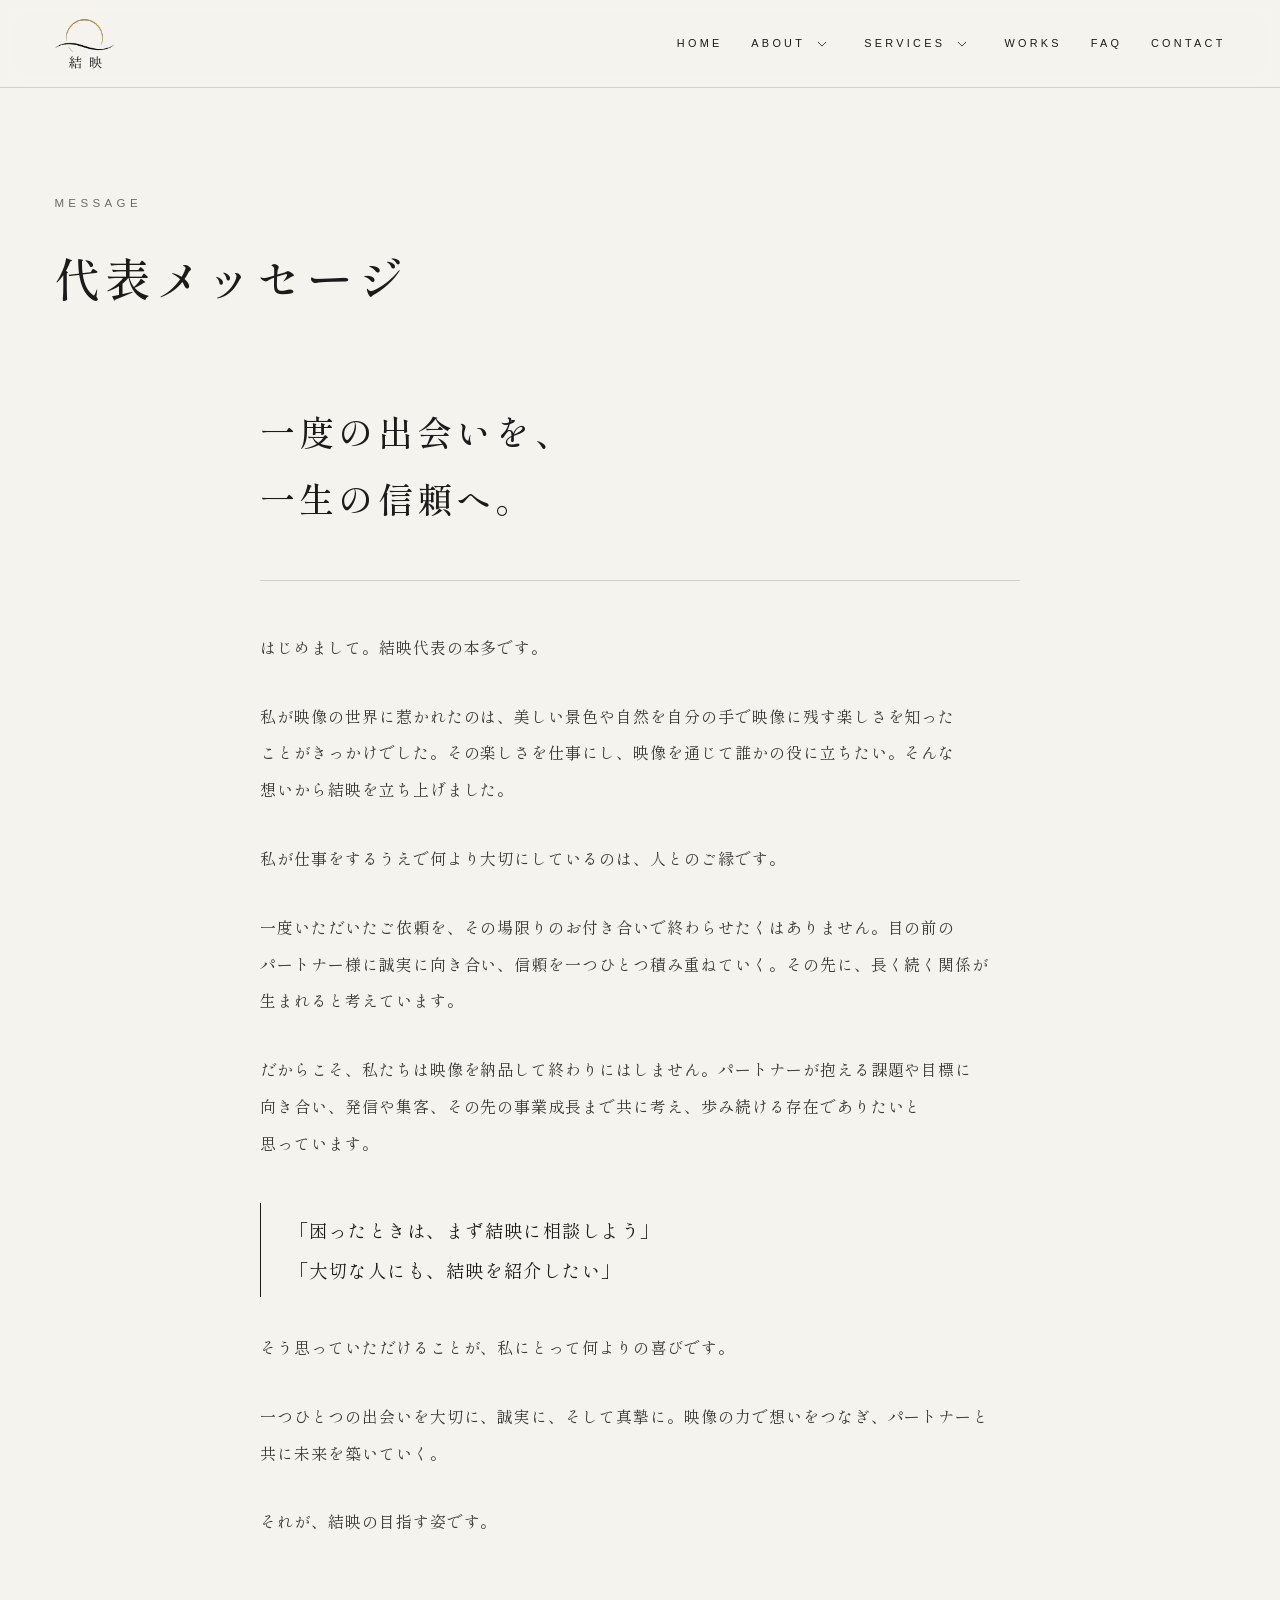
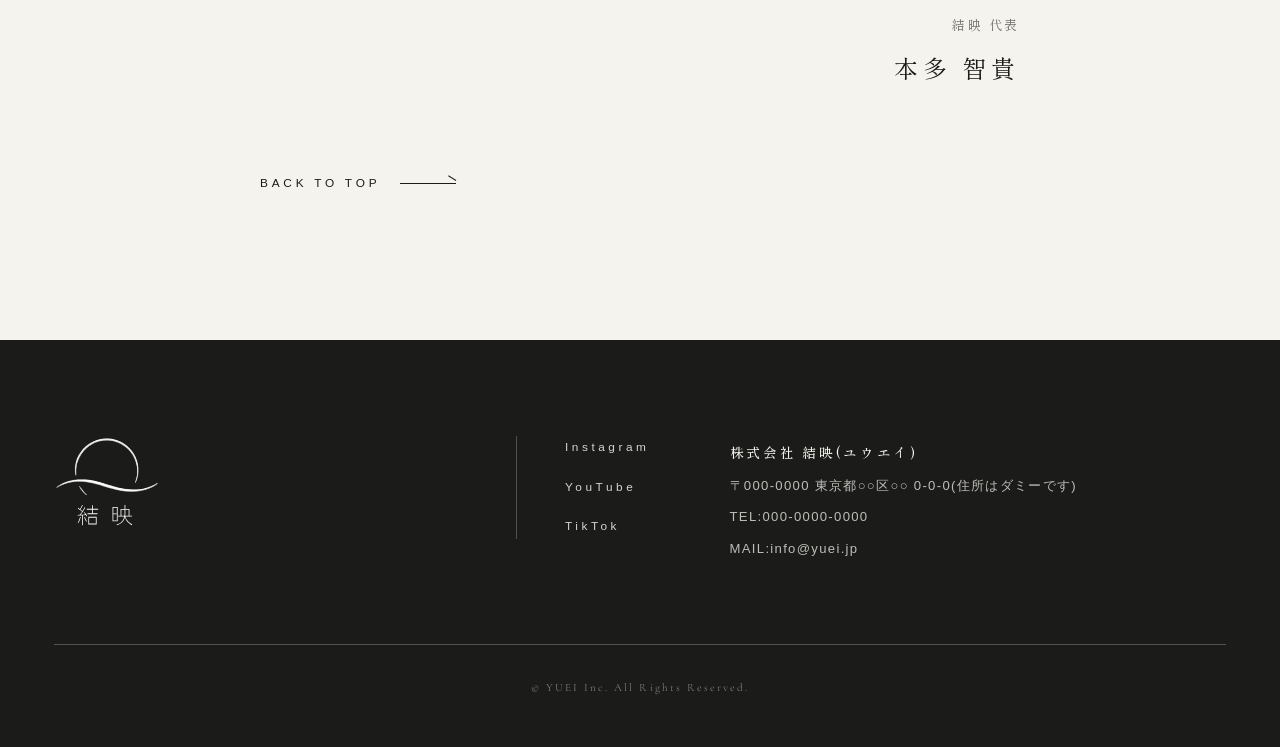
==== commit a6a4cc15: "代表メッセージの署名を「本多 智貴」に変更 Co-Authored-By: Claude Opus 5.5 <noreply@anthropic.com> Claude-Session: https:" ====
--- a/message.html
+++ b/message.html
@@ -93,7 +93,7 @@
     <p class="rv">一つひとつの出会いを大切に、誠実に、そして真摯に。映像の力で想いをつなぎ、パートナーと共に未来を築いていく。</p>
     <p class="rv">それが、結映の目指す姿です。</p>
   </div>
-  <p class="letter-sign rv"><span>結映 代表</span>本多</p>
+  <p class="letter-sign rv"><span>結映 代表</span>本多 智貴</p>
   <a class="more rv" href="./"><span>BACK TO TOP</span><span class="arrow"></span></a>
 </article>
 
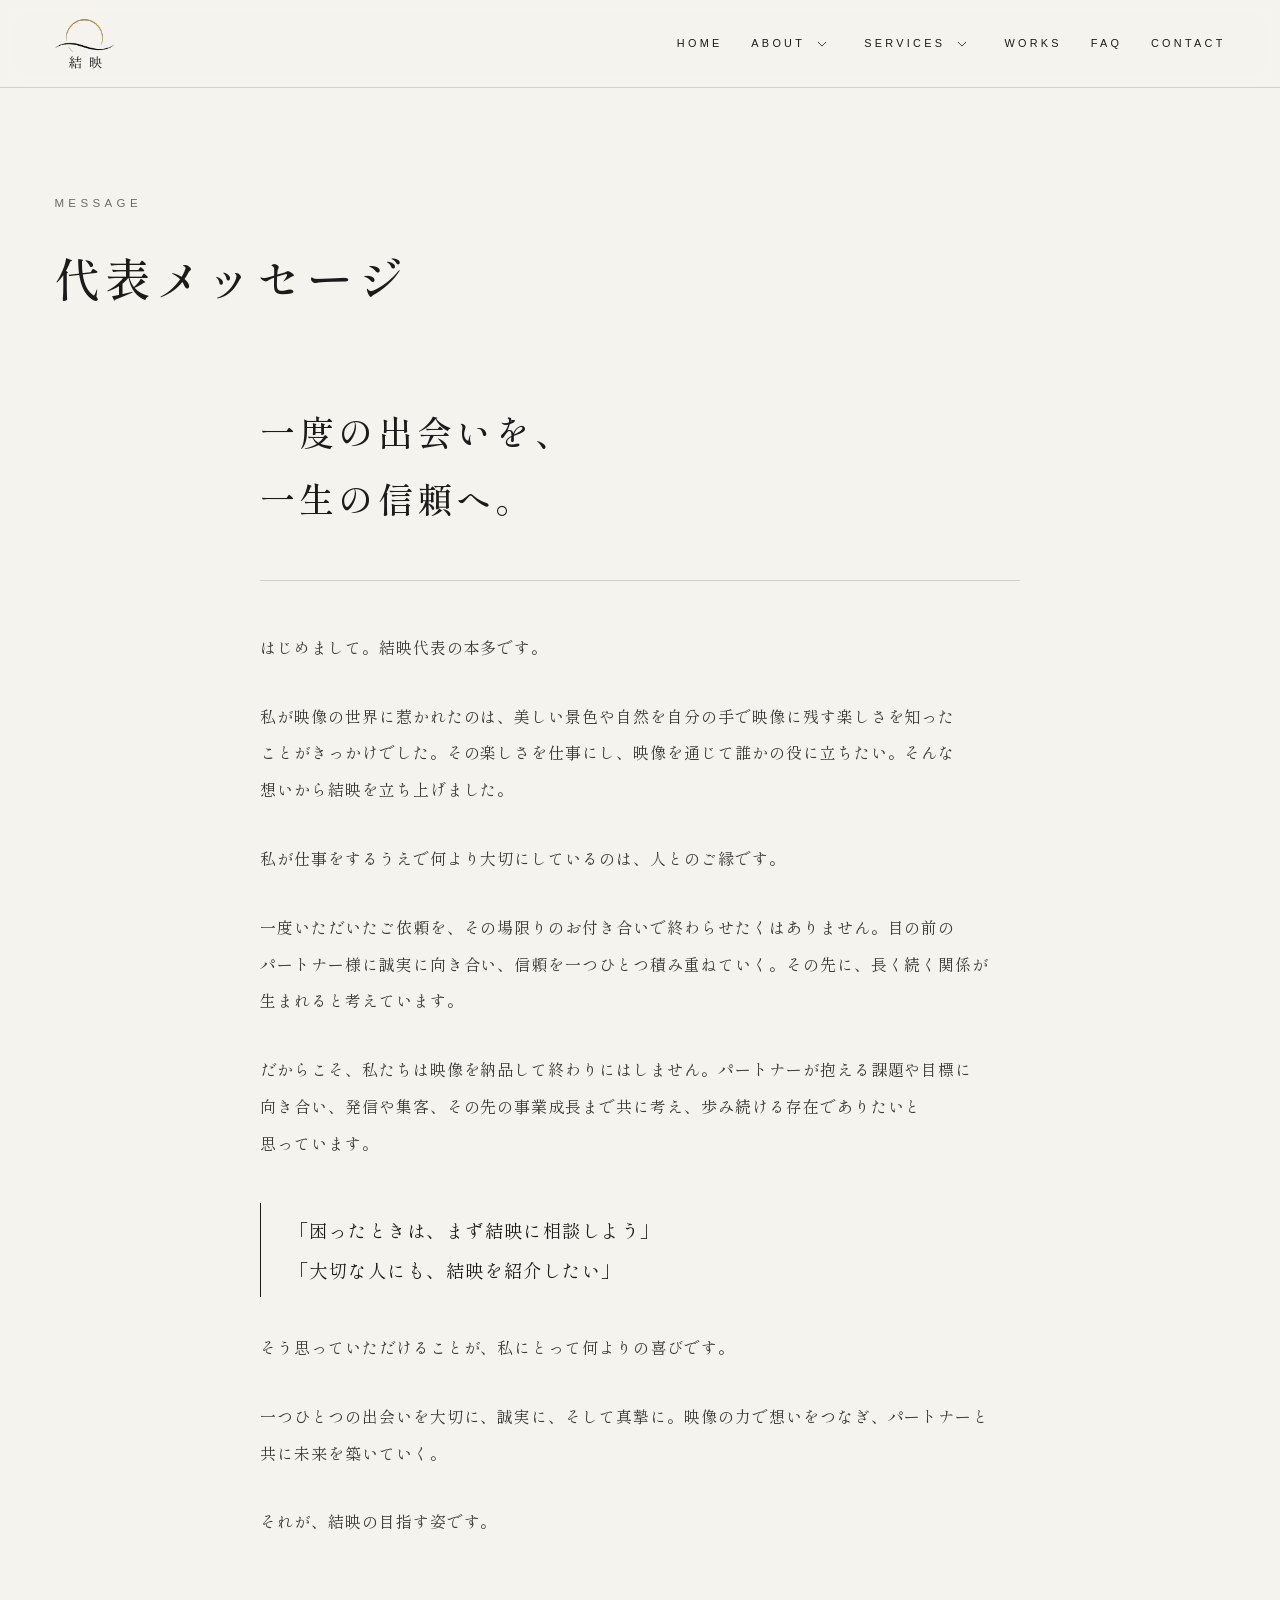
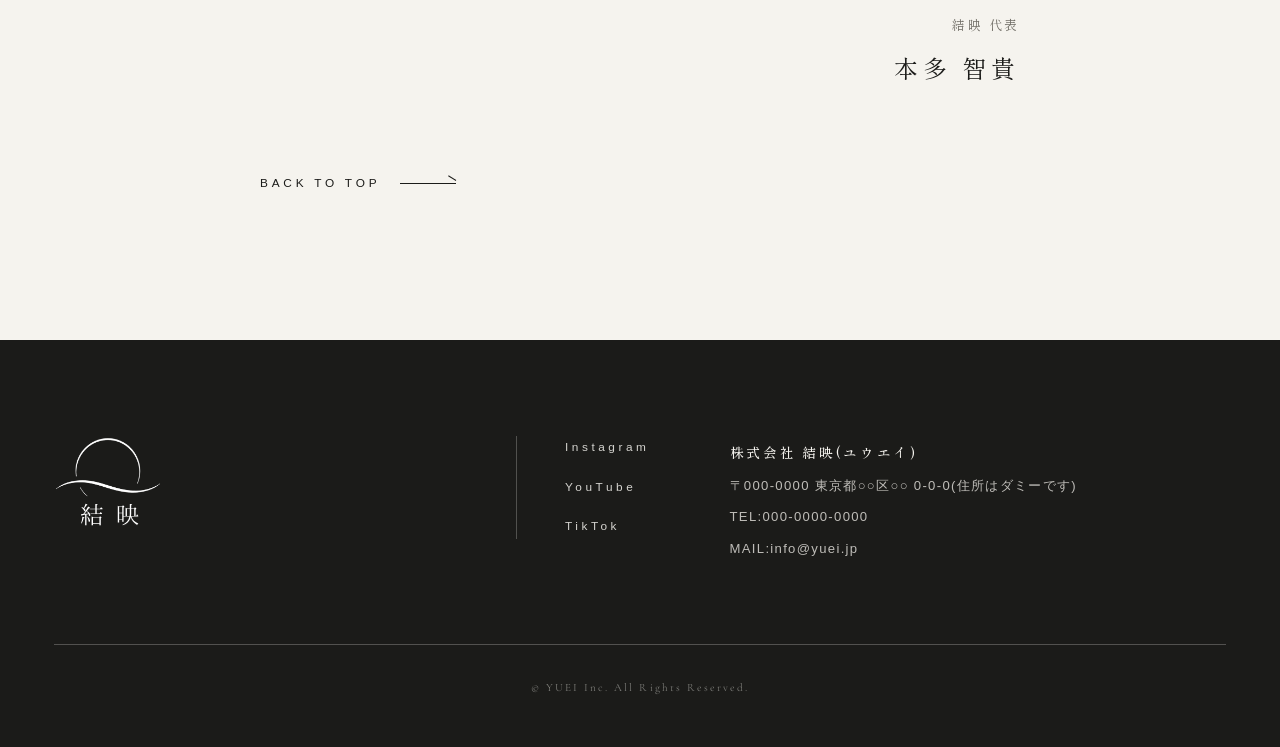
==== commit beaaadb8: "白ロゴを金ロゴの塗り替えに統一し、書体をそろえる - 支給の白ロゴは文字の書体が金ロゴと異なっていたため、金ロゴをCSSで白く表示する方式に変更   (ヘッダー・フッターとも。切り替え時の位置ズレもな" ====
--- a/message.html
+++ b/message.html
@@ -13,7 +13,7 @@
 
 <header id="header">
   <a class="logo" href="./" aria-label="結映 YUEI トップへ">
-    <img class="logo-white" src="assets/img/logo-white.svg" alt="結映 YUEI" width="337" height="294">
+    <img class="logo-white" src="assets/img/logo-gold.svg" alt="結映 YUEI" width="591" height="503">
     <img class="logo-gold" src="assets/img/logo-gold.svg" alt="" aria-hidden="true" width="591" height="503">
   </a>
   <button class="nav-toggle" type="button" aria-expanded="false" aria-controls="primary-nav" aria-label="メニューを開く">
@@ -102,7 +102,7 @@
 <footer>
   <div class="foot-grid">
     <a class="foot-logo" href="./" aria-label="結映 YUEI トップへ">
-      <img src="assets/img/logo-white.svg" alt="結映 YUEI" width="337" height="294">
+      <img src="assets/img/logo-gold.svg" alt="結映 YUEI" width="591" height="503">
     </a>
     <ul class="foot-nav">
       <li class="foot-social">
--- a/assets/css/style.css
+++ b/assets/css/style.css
@@ -145,6 +145,8 @@
 .logo{position:relative;display:block;height:70px;aspect-ratio:591/503;transition:height .6s ease}
 .logo img{position:absolute;inset:0;width:100%;height:100%;object-fit:contain;transition:opacity .6s ease}
 .logo .logo-gold{opacity:0}
+/* 白ロゴは金ロゴを白く塗り替えて表示(書体・形を完全に一致させるため) */
+.logo .logo-white,.foot-logo img{filter:brightness(0) invert(1)}
 header.solid .logo{height:52px}
 header.solid .logo .logo-white,body.nav-open .logo .logo-white{opacity:0}
 header.solid .logo .logo-gold,body.nav-open .logo .logo-gold{opacity:1}
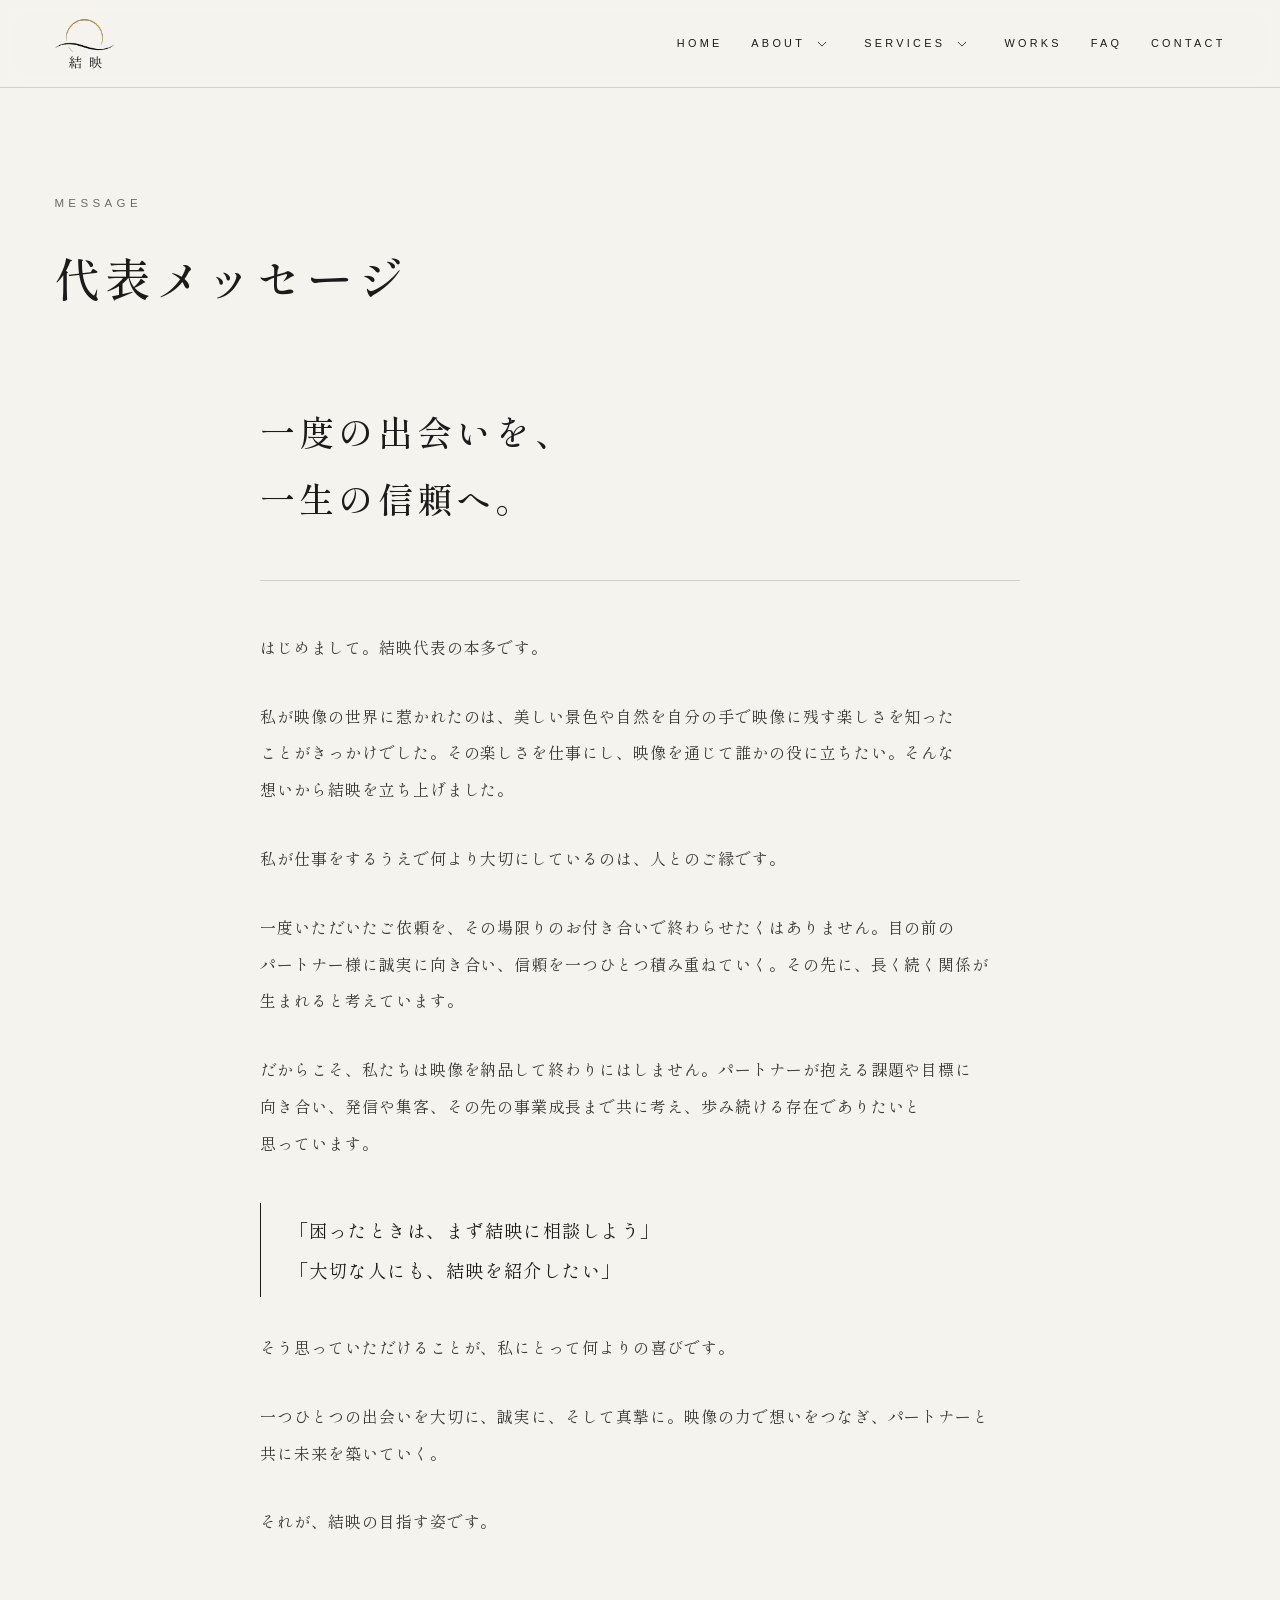
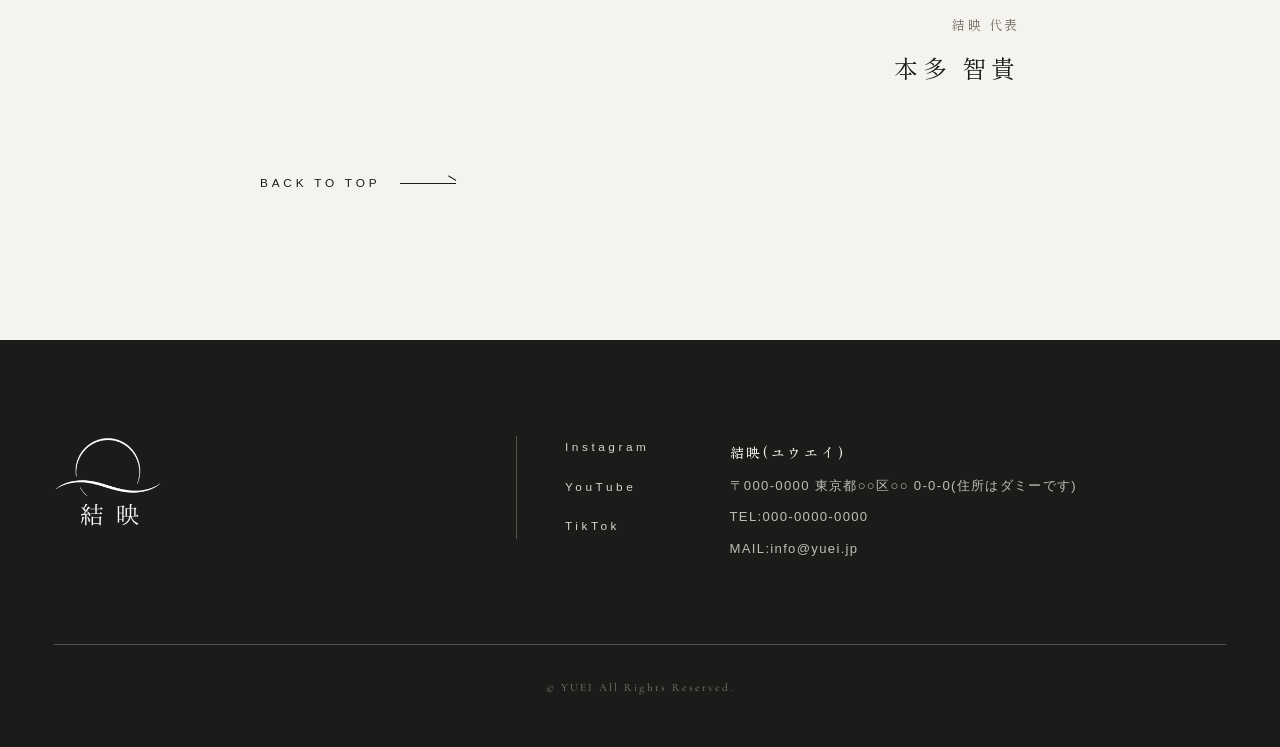
==== commit 90680fa5: "フッターの表記を屋号に変更(株式会社・Inc.を削除) - 「株式会社 結映(ユウエイ)」→「結映(ユウエイ)」 - 「© YUEI Inc. All Rights Reserved.」→「© YUE" ====
--- a/message.html
+++ b/message.html
@@ -112,13 +112,13 @@
       </li>
     </ul>
     <div class="foot-info" id="company-summary">
-      <strong>株式会社 結映(ユウエイ)</strong><br>
+      <strong>結映(ユウエイ)</strong><br>
       〒000-0000 東京都○○区○○ 0-0-0(住所はダミーです)<br>
       TEL:000-0000-0000<br>
       MAIL:info@yuei.jp
     </div>
   </div>
-  <p class="copyright">&copy; YUEI Inc. All Rights Reserved.</p>
+  <p class="copyright">&copy; YUEI All Rights Reserved.</p>
 </footer>
 
 <script src="assets/js/main.js"></script>
--- a/assets/css/style.css
+++ b/assets/css/style.css
@@ -370,19 +370,12 @@
 }
 
 /* ---------- Final CTA + Contact ---------- */
-.cta{display:grid;grid-template-columns:1.15fr 1fr;min-height:70vh}
-.cta .visual{position:relative}
-.cta .visual .scene{position:absolute;inset:0}
-.cta .visual .veil{position:absolute;inset:0;background:rgba(8,20,26,.35)}
-.cta .visual .copy{
-  position:absolute;inset:0;z-index:2;display:flex;flex-direction:column;justify-content:center;
-  padding:4rem;color:#fff;
-}
-.cta .visual h2{font-size:clamp(1.4rem,2.4vw,2rem);font-weight:500;line-height:2;letter-spacing:.14em;text-shadow:0 2px 24px rgba(0,10,16,.4)}
-.cta .visual p{margin-top:2rem;font-size:.92rem;line-height:2.4;color:rgba(255,255,255,.92)}
-.cta .panel{background:var(--beige);display:flex;flex-direction:column;justify-content:center;padding:5rem 4.5rem}
-.cta .panel h2{font-size:clamp(1.3rem,2vw,1.7rem);font-weight:500;letter-spacing:.14em;margin-top:1.6rem}
-.cta .panel p{margin-top:2rem;font-size:.92rem;line-height:2.4;color:var(--ink-soft)}
+.cta{background:var(--paper);border-top:1px solid var(--line)}
+.cta .panel{max-width:1280px;margin:0 auto;padding:8.5rem 3.4rem;
+  display:flex;align-items:flex-end;justify-content:space-between;gap:3rem;flex-wrap:wrap}
+.cta .panel h2{font-size:clamp(1.5rem,2.6vw,2.1rem);font-weight:500;letter-spacing:.14em;margin-top:1.4rem}
+.cta .panel p:not(.eyebrow){margin-top:1.8rem;font-size:.95rem;line-height:2.3;color:var(--ink-soft)}
+.cta .btn{margin-top:0;min-width:300px}
 .btn{
   margin-top:3rem;display:inline-flex;justify-content:space-between;align-items:center;
   background:var(--ink);color:var(--paper);
@@ -507,9 +500,8 @@
   .works-head{padding:0 1.6rem;margin-bottom:3.5rem}
   .message-inner{grid-template-columns:1fr;padding:6rem 1.6rem;gap:3rem}
   .message .quote{text-align:left}
-  .cta{grid-template-columns:1fr}
-  .cta .visual{min-height:60vh}
-  .cta .panel{padding:4rem 1.6rem}
+  .cta .panel{padding:5.5rem 1.6rem;flex-direction:column;align-items:flex-start}
+  .cta .btn{width:100%;max-width:none;min-width:0}
   .foot-grid{grid-template-columns:1fr;gap:3rem}
   .foot-nav{border-left:none;padding-left:0;flex-direction:row;flex-wrap:wrap;gap:1.4rem}
   footer{padding:4.5rem 1.6rem 2.5rem}
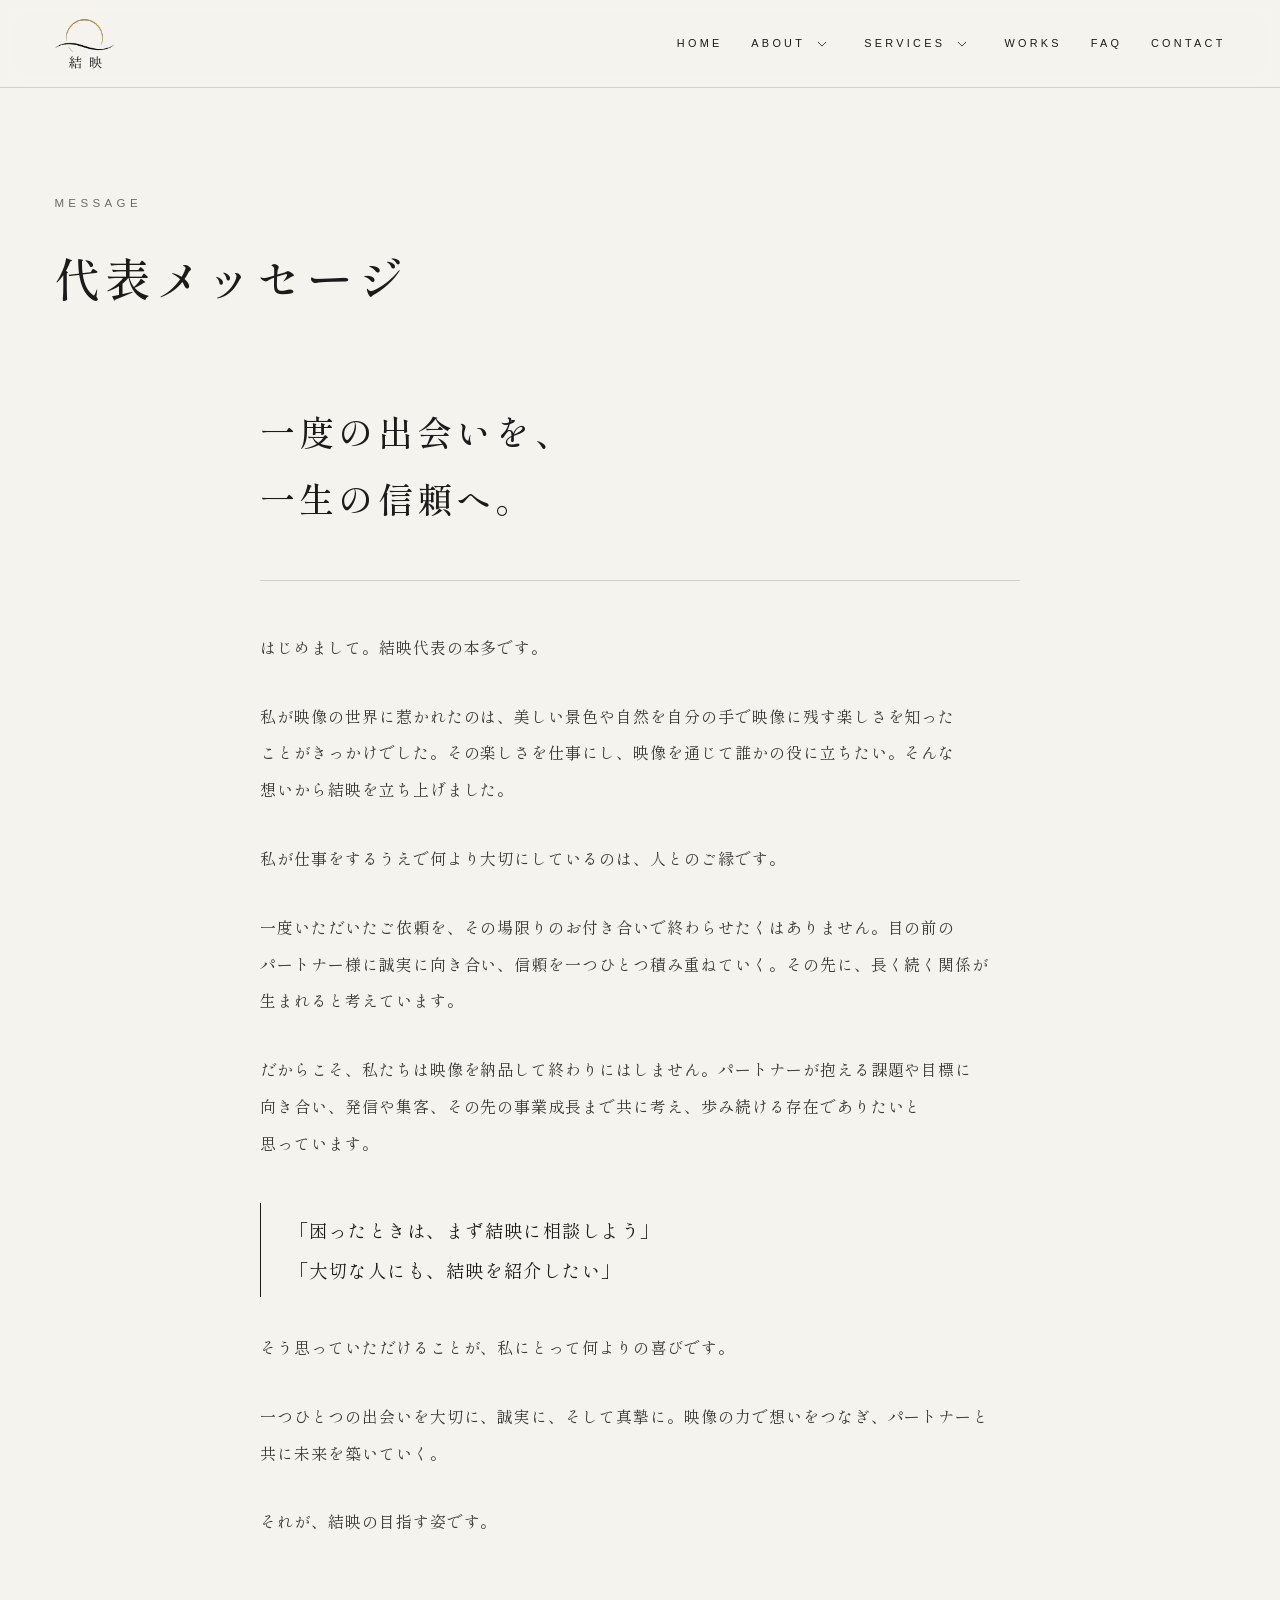
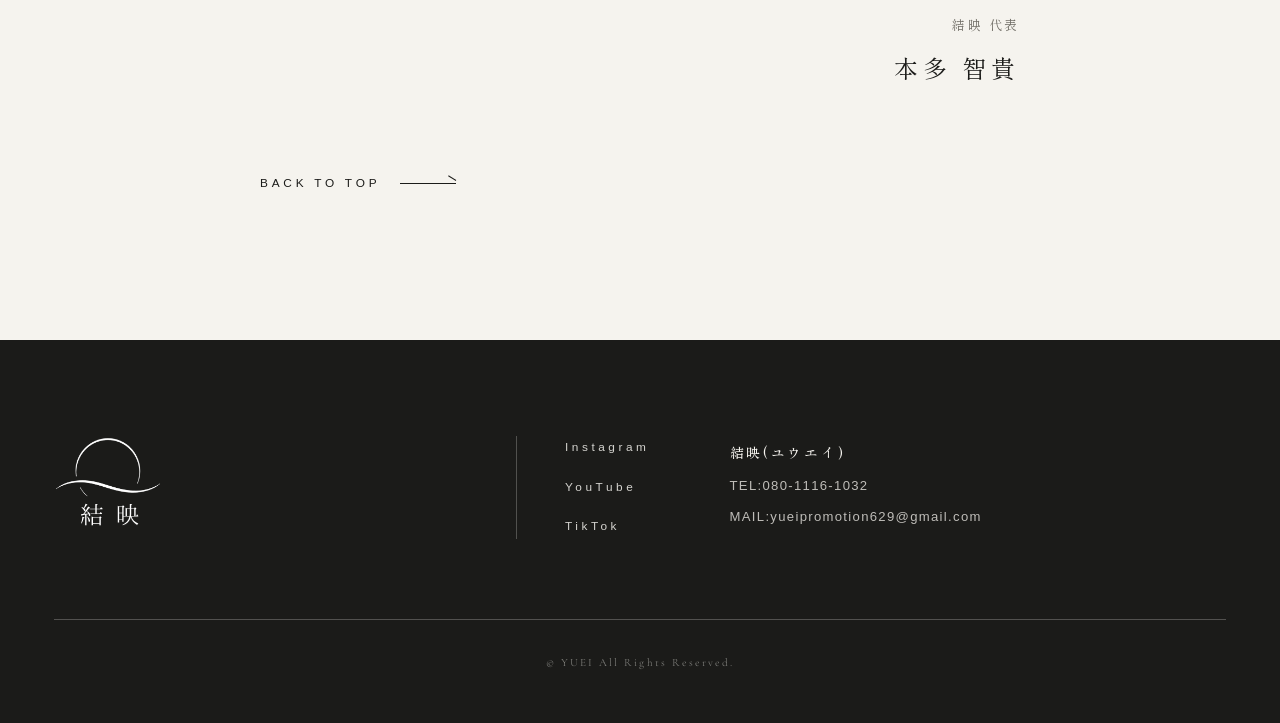
==== commit 1922d954: "フッターの連絡先を正式な情報に差し替え - 住所(ダミー)を削除 - TEL:080-1116-1032(タップで発信) - MAIL:yueipromotion629@gmail.com(タップでメ" ====
--- a/message.html
+++ b/message.html
@@ -113,9 +113,8 @@
     </ul>
     <div class="foot-info" id="company-summary">
       <strong>結映(ユウエイ)</strong><br>
-      〒000-0000 東京都○○区○○ 0-0-0(住所はダミーです)<br>
-      TEL:000-0000-0000<br>
-      MAIL:info@yuei.jp
+      TEL:<a href="tel:08011161032">080-1116-1032</a><br>
+      MAIL:<a href="mailto:yueipromotion629@gmail.com">yueipromotion629@gmail.com</a>
     </div>
   </div>
   <p class="copyright">&copy; YUEI All Rights Reserved.</p>
--- a/assets/css/style.css
+++ b/assets/css/style.css
@@ -399,6 +399,8 @@
 .foot-social a{font-family:var(--sans);font-size:.74rem;letter-spacing:.3em;font-weight:300;color:rgba(245,243,238,.85)}
 .foot-social a:hover{color:#fff}
 .foot-info{font-size:.82rem;line-height:2.4;color:rgba(245,243,238,.75);font-family:var(--sans);font-weight:300;letter-spacing:.1em}
+.foot-info a{color:inherit;text-decoration:none;border-bottom:1px solid transparent;transition:border-color .3s ease}
+.foot-info a:hover{border-bottom-color:currentColor}
 .foot-info strong{font-family:var(--mincho);font-weight:500;font-size:.85rem;letter-spacing:.2em;color:var(--paper)}
 .copyright{max-width:1280px;margin:5rem auto 0;padding-top:2rem;border-top:1px solid var(--line-light);
   font-family:var(--serif-en);font-size:.7rem;letter-spacing:.18em;color:rgba(245,243,238,.45);text-align:center}
